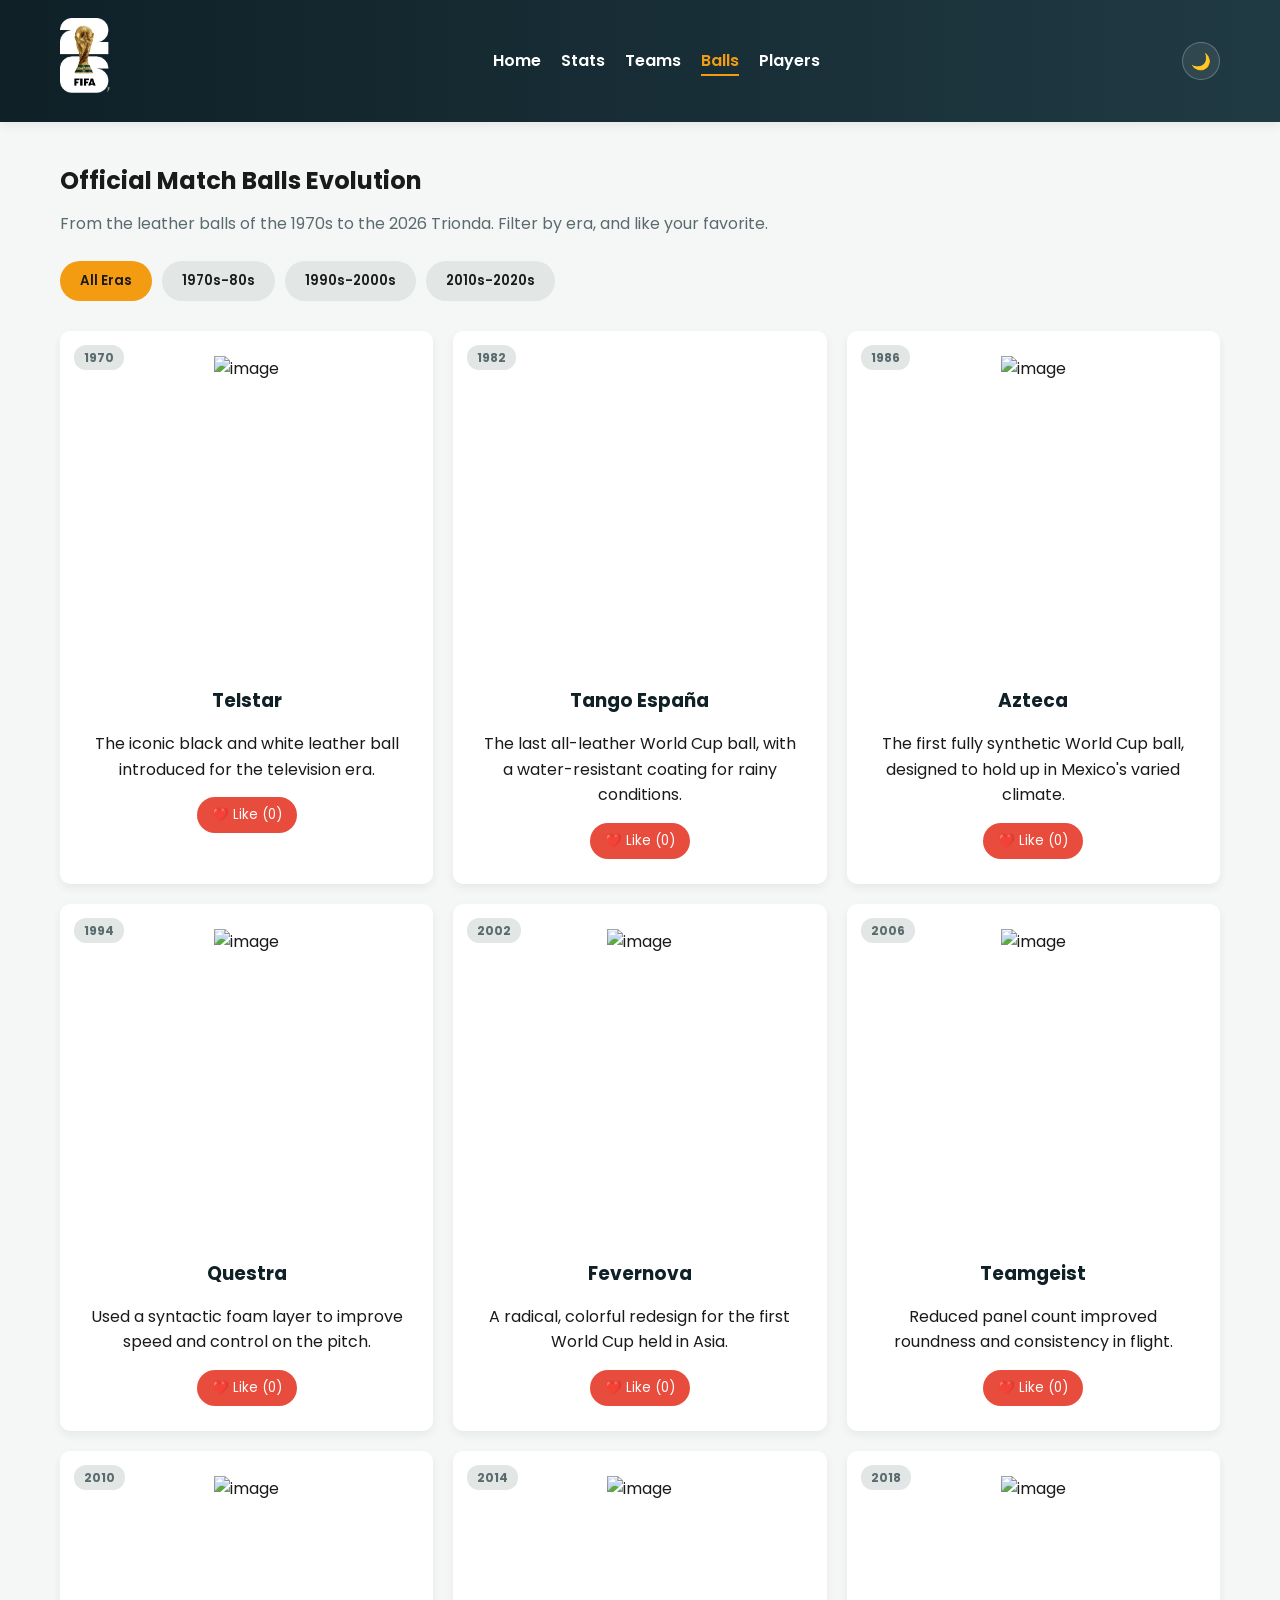
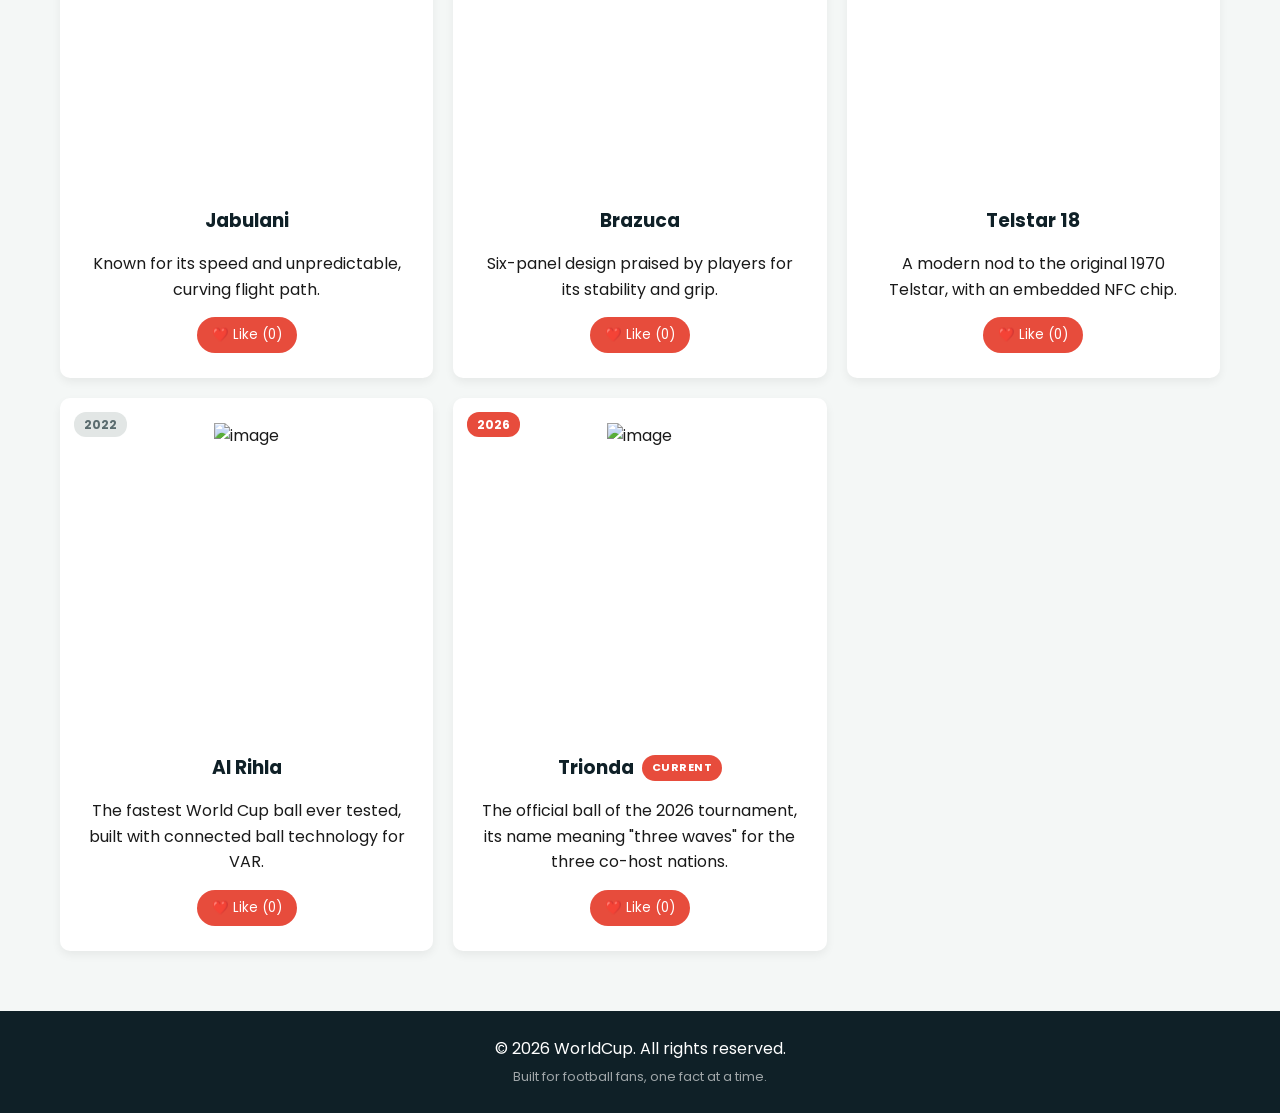
==== balls.html @ 5115d818 "First Commit" ====
<!DOCTYPE html>
<html lang="en">
<head>
    <meta charset="UTF-8">
    <meta name="viewport" content="width=device-width, initial-scale=1.0">
    <title>World Cup - Balls</title>
    <link rel="stylesheet" href="global.css">
    <link rel="stylesheet" href="balls.css">
</head>
<body>
    <header>
        <div class="nav-container">
           <div class="logo"><h1><img src="images/WC26_Logo.avif" alt=""></h1></div>
            <nav>
                <ul id="navMenu">
                    <li><a href="index.html">Home</a></li>
                    <li><a href="stats.html">Stats</a></li>
                    <li><a href="teams.html">Teams</a></li>
                    <li><a href="balls.html" class="active">Balls</a></li>
                    <li><a href="players.html">Players</a></li>
                </ul>
            </nav>
            <div class="nav-actions">
                <button id="themeToggle" class="theme-toggle" aria-label="Toggle dark mode">🌙</button>
                <button id="hamburger" class="hamburger" aria-label="Toggle menu" aria-expanded="false">
                    <span></span><span></span><span></span>
                </button>
            </div>
        </div>
    </header>

    <main class="container">
        <h2>Official Match Balls Evolution</h2>
        <p class="section-subtitle">From the leather balls of the 1970s to the 2026 Trionda. Filter by era, and like your favorite.</p>

        <div class="filter-buttons era-filters">
            <button class="era-btn active" data-era="all">All Eras</button>
            <button class="era-btn" data-era="1970s-80s">1970s-80s</button>
            <button class="era-btn" data-era="1990s-2000s">1990s-2000s</button>
            <button class="era-btn" data-era="2010s-2020s">2010s-2020s</button>
        </div>

        <div class="balls-grid">
            <div class="ball-card reveal" data-era="1970s-80s">
                <span class="era-tag">1970</span>
                <div class="ball-card-img">
                    <img src="https://encrypted-tbn0.gstatic.com/images?q=tbn:ANd9GcRXoTn5ArUquPKW-0Sdu0b_7-zsZBCfmin5XR0f71IQuA&s" alt="image">
                </div>
                <h3>Telstar</h3>
                <p>The iconic black and white leather ball introduced for the television era.</p>
                <button class="vote-btn" data-ball="telstar">❤️ Like (<span class="vote-count" id="telstar-votes">0</span>)</button>
            </div>
            <div class="ball-card reveal" data-era="1970s-80s">
                <span class="era-tag">1982</span>
                <div class="ball-card-img">
                    <img src="https://encrypted-tbn0.gstatic.com/images?q=tbn:ANd9GcTuC2UbF-RyP_htXZg5ZiguD2tH_X7pKfd3r3LtI4rIxA&s=10" alt="">
                </div>
                <h3>Tango España</h3>
                <p>The last all-leather World Cup ball, with a water-resistant coating for rainy conditions.</p>
                <button class="vote-btn" data-ball="tango">❤️ Like (<span class="vote-count" id="tango-votes">0</span>)</button>
            </div>
            <div class="ball-card reveal" data-era="1970s-80s">
                <span class="era-tag">1986</span>
                <div class="ball-card-img">
                    <img src="https://upload.wikimedia.org/wikipedia/commons/thumb/7/75/Exposici%C3%B3n_%E2%80%9C%C2%BFDe_qu%C3%A9_color_pinta_el_verde%3F_-_El_Colegio_Nacional_-_08.jpg/500px-Exposici%C3%B3n_%E2%80%9C%C2%BFDe_qu%C3%A9_color_pinta_el_verde%3F_-_El_Colegio_Nacional_-_08.jpg" alt="image">
                </div>
                <h3>Azteca</h3>
                <p>The first fully synthetic World Cup ball, designed to hold up in Mexico's varied climate.</p>
                <button class="vote-btn" data-ball="azteca">❤️ Like (<span class="vote-count" id="azteca-votes">0</span>)</button>
            </div>
            <div class="ball-card reveal" data-era="1990s-2000s">
                <span class="era-tag">1994</span>
                <div class="ball-card-img">
                    <img src="https://encrypted-tbn0.gstatic.com/images?q=tbn:ANd9GcQ4gmN93jjDFIgov01uEQpNW-XER0regXAfhvitR7l1rw&s=10" alt="image">
                </div>
                <h3>Questra</h3>
                <p>Used a syntactic foam layer to improve speed and control on the pitch.</p>
                <button class="vote-btn" data-ball="questra">❤️ Like (<span class="vote-count" id="questra-votes">0</span>)</button>
            </div>
            <div class="ball-card reveal" data-era="1990s-2000s">
                <span class="era-tag">2002</span>
                <div class="ball-card-img">
                    <img src="https://encrypted-tbn0.gstatic.com/images?q=tbn:ANd9GcTb04S4G6gKAmEmgk85BmMGFxyPK46NfUNklfwWBJyikg&s" alt="image">
                </div>
                <h3>Fevernova</h3>
                <p>A radical, colorful redesign for the first World Cup held in Asia.</p>
                <button class="vote-btn" data-ball="fevernova">❤️ Like (<span class="vote-count" id="fevernova-votes">0</span>)</button>
            </div>
            <div class="ball-card reveal" data-era="1990s-2000s">
                <span class="era-tag">2006</span>
                <div class="ball-card-img">
                    <img src="https://encrypted-tbn0.gstatic.com/images?q=tbn:ANd9GcSjhrEjDgzF8yfhB3r2coPDF00esKEgmpn8GSjoHiYmAw&s=10" alt="image">
                </div>
                <h3>Teamgeist</h3>
                <p>Reduced panel count improved roundness and consistency in flight.</p>
                <button class="vote-btn" data-ball="teamgeist">❤️ Like (<span class="vote-count" id="teamgeist-votes">0</span>)</button>
            </div>
            <div class="ball-card reveal" data-era="2010s-2020s">
                <span class="era-tag">2010</span>
                <div class="ball-card-img">
                    <img src="https://encrypted-tbn0.gstatic.com/images?q=tbn:ANd9GcRooHNiPgTcwo8BOmQ6cIPKQfpdGGvtmEUgQofOUwTJIw&s" alt="image">
                </div>
                <h3>Jabulani</h3>
                <p>Known for its speed and unpredictable, curving flight path.</p>
                <button class="vote-btn" data-ball="jabulani">❤️ Like (<span class="vote-count" id="jabulani-votes">0</span>)</button>
            </div>
            <div class="ball-card reveal" data-era="2010s-2020s">
                <span class="era-tag">2014</span>
                <div class="ball-card-img">
                    <img src="https://encrypted-tbn0.gstatic.com/images?q=tbn:ANd9GcSBQZ9mXdaZVvdVzQlE94tkze_1KN3RMt85v4t7TFRueA&s=10" alt="image">
                </div>
                <h3>Brazuca</h3>
                <p>Six-panel design praised by players for its stability and grip.</p>
                <button class="vote-btn" data-ball="brazuca">❤️ Like (<span class="vote-count" id="brazuca-votes">0</span>)</button>
            </div>
            <div class="ball-card reveal" data-era="2010s-2020s">
                <span class="era-tag">2018</span>
                <div class="ball-card-img">
                    <img src="https://encrypted-tbn0.gstatic.com/images?q=tbn:ANd9GcRy43rjlMugfmXw3RT2r69S8f6O3ZEAN8BsIrY2Q6hUsw&s" alt="image">
                </div>
                <h3>Telstar 18</h3>
                <p>A modern nod to the original 1970 Telstar, with an embedded NFC chip.</p>
                <button class="vote-btn" data-ball="telstar18">❤️ Like (<span class="vote-count" id="telstar18-votes">0</span>)</button>
            </div>
            <div class="ball-card reveal" data-era="2010s-2020s">
                <span class="era-tag">2022</span>
                <div class="ball-card-img">
                    <img src="https://encrypted-tbn0.gstatic.com/images?q=tbn:ANd9GcTO-YpTE4N6LYOKC0MKB6imx9W9MMqMBTHIWLlqN-RoKg&s" alt="image">
                </div>
                <h3>Al Rihla</h3>
                <p>The fastest World Cup ball ever tested, built with connected ball technology for VAR.</p>
                <button class="vote-btn" data-ball="alrihla">❤️ Like (<span class="vote-count" id="alrihla-votes">0</span>)</button>
            </div>
            <div class="ball-card reveal" data-era="2010s-2020s">
                <span class="era-tag live">2026</span>
                <div class="ball-card-img">
                    <img src="https://encrypted-tbn0.gstatic.com/images?q=tbn:ANd9GcQYdVfsjHfLr4QvxGECr9YmgpqObYRYmeRc-RjOIdmmeA&s" alt="image">
                </div>
                <h3>Trionda <span class="badge badge-live">Current</span></h3>
                <p>The official ball of the 2026 tournament, its name meaning "three waves" for the three co-host nations.</p>
                <button class="vote-btn" data-ball="trionda">❤️ Like (<span class="vote-count" id="trionda-votes">0</span>)</button>
            </div>
        </div>
    </main>

    <footer>
        <p>&copy; 2026 WorldCup. All rights reserved.</p>
        <p class="footer-tagline">Built for football fans, one fact at a time.</p>
    </footer>

   

    <script src="site.js"></script>
    <script src="balls.js"></script>
</body>
</html>
---- global.css ----
@import url('https://fonts.googleapis.com/css2?family=Poppins:wght@300;400;600;700&display=swap');

:root {
    --primary-color: #0f2027;
    --secondary-color: #203a43;
    --accent-color: #8a2387;
    --gold-color: #f39c12;
    --light-color: #f4f7f6;
    --dark-color: #1a1a1a;
    --card-bg: #ffffff;
    --text-muted: #5a6b6e;
    --live-color: #e74c3c;
    --success-color: #27ae60;
    --border-color: #e2e6e5;
    --shadow-sm: 0 4px 10px rgba(0,0,0,0.06);
    --shadow-md: 0 10px 25px rgba(0,0,0,0.14);
    --transition-fast: 0.2s ease;
    --transition-med: 0.35s ease;
}

/* Dark mode overrides, toggled by adding data-theme="dark" to <html> */
[data-theme="dark"] {
    --light-color: #10181b;
    --card-bg: #182226;
    --dark-color: #edf2f1;
    --text-muted: #9fb3b6;
    --border-color: #263338;
    --shadow-sm: 0 4px 10px rgba(0,0,0,0.4);
    --shadow-md: 0 10px 25px rgba(0,0,0,0.55);
}

* {
    margin: 0;
    padding: 0;
    box-sizing: border-box;
    font-family: 'Poppins', sans-serif;
}

html {
    scroll-behavior: smooth;
}

body {
    background-color: var(--light-color);
    color: var(--dark-color);
    line-height: 1.6;
    opacity: 0;
    transition: background-color var(--transition-med), color var(--transition-med), opacity 0.5s ease;
}

body.loaded {
    opacity: 1;
}

/* ---------- Header & Navigation ---------- */
header {
    background: linear-gradient(to right, var(--primary-color), var(--secondary-color));
    color: #fff;
    padding: 18px 0;
    position: sticky;
    top: 0;
    z-index: 1000;
    box-shadow: var(--shadow-sm);
}

.nav-container {
    display: flex;
    justify-content: space-between;
    align-items: center;
    max-width: 1200px;
    margin: 0 auto;
    padding: 0 20px;
}

.logo h1 {
    font-size: 24px;
}

.logo span {
    color: var(--gold-color);
}

nav ul {
    display: flex;
    list-style: none;
}

nav ul li {
    margin-left: 20px;
}

nav ul li a {
    position: relative;
    color: #fff;
    text-decoration: none;
    font-weight: 600;
    padding-bottom: 4px;
}

nav ul li a::after {
    content: "";
    position: absolute;
    left: 0;
    bottom: 0;
    width: 0;
    height: 2px;
    background: var(--gold-color);
    transition: width var(--transition-fast);
}

nav ul li a:hover, nav ul li a.active {
    color: var(--gold-color);
}

nav ul li a:hover::after, nav ul li a.active::after {
    width: 100%;
}

.nav-actions {
    display: flex;
    align-items: center;
    gap: 12px;
}

.theme-toggle {
    background: rgba(255,255,255,0.08);
    border: 1px solid rgba(255,255,255,0.25);
    color: #fff;
    font-size: 16px;
    width: 38px;
    height: 38px;
    border-radius: 50%;
    cursor: pointer;
    transition: transform var(--transition-fast), background var(--transition-fast);
}

.theme-toggle:hover {
    transform: rotate(20deg) scale(1.08);
    background: rgba(255,255,255,0.18);
}

/* Hamburger, hidden on desktop */
.hamburger {
    display: none;
    flex-direction: column;
    justify-content: space-between;
    width: 26px;
    height: 18px;
    background: none;
    border: none;
    cursor: pointer;
    padding: 0;
}

.hamburger span {
    display: block;
    height: 2px;
    width: 100%;
    background: #fff;
    border-radius: 2px;
    transition: transform var(--transition-fast), opacity var(--transition-fast);
}

.hamburger.active span:nth-child(1) { transform: translateY(8px) rotate(45deg); }
.hamburger.active span:nth-child(2) { opacity: 0; }
.hamburger.active span:nth-child(3) { transform: translateY(-8px) rotate(-45deg); }

@media (max-width: 768px) {
    .hamburger { display: flex; }

    nav ul#navMenu {
        position: fixed;
        top: 68px;
        right: -100%;
        flex-direction: column;
        background: var(--secondary-color);
        width: 220px;
        padding: 20px;
        gap: 4px;
        border-radius: 0 0 0 12px;
        box-shadow: var(--shadow-md);
        transition: right var(--transition-med);
    }

    nav ul#navMenu.open {
        right: 0;
    }

    nav ul#navMenu li {
        margin: 10px 0;
    }
}

/* ---------- Shared layout ---------- */
.container {
    max-width: 1200px;
    margin: 40px auto;
    padding: 0 20px;
}

.container h2 {
    margin-bottom: 10px;
}

.section-subtitle {
    color: var(--text-muted);
    margin-bottom: 25px;
}

footer {
    background-color: var(--primary-color);
    color: #fff;
    text-align: center;
    padding: 25px 0;
    margin-top: 60px;
}

footer .footer-tagline {
    color: rgba(255,255,255,0.6);
    font-size: 13px;
    margin-top: 6px;
}

/* ---------- Reusable components ---------- */
.badge {
    display: inline-block;
    font-size: 11px;
    font-weight: 700;
    letter-spacing: 0.5px;
    padding: 4px 10px;
    border-radius: 20px;
    text-transform: uppercase;
}

.badge-live {
    background: var(--live-color);
    color: #fff;
    animation: pulseGlow 1.8s infinite;
}

.badge-gold {
    background: var(--gold-color);
    color: #1a1a1a;
}

@keyframes pulseGlow {
    0%, 100% { box-shadow: 0 0 0 0 rgba(231, 76, 60, 0.5); }
    50% { box-shadow: 0 0 0 6px rgba(231, 76, 60, 0); }
}

/* Scroll-reveal animation, driven by site.js */
.reveal {
    opacity: 0;
    transform: translateY(24px);
    transition: opacity 0.6s ease, transform 0.6s ease;
}

.reveal.visible {
    opacity: 1;
    transform: translateY(0);
}

/* Back to top button */
.back-to-top {
    position: fixed;
    bottom: 25px;
    right: 25px;
    width: 46px;
    height: 46px;
    border-radius: 50%;
    background: var(--gold-color);
    color: #1a1a1a;
    border: none;
    font-size: 20px;
    cursor: pointer;
    box-shadow: var(--shadow-md);
    opacity: 0;
    visibility: hidden;
    transform: translateY(10px);
    transition: opacity var(--transition-fast), transform var(--transition-fast), visibility var(--transition-fast);
    z-index: 999;
}

.back-to-top.show {
    opacity: 1;
    visibility: visible;
    transform: translateY(0);
}

.back-to-top:hover {
    background: var(--primary-color);
    color: #fff;
}
---- balls.css ----
@import url('https://fonts.googleapis.com/css2?family=Poppins:wght@300;400;600;700&display=swap');

:root {
    --primary-color: #0f2027;
    --secondary-color: #203a43;
    --accent-color: #8a2387;
    --gold-color: #f39c12;
    --light-color: #f4f7f6;
    --dark-color: #1a1a1a;
    --card-bg: #ffffff;
    --text-muted: #5a6b6e;
    --live-color: #e74c3c;
    --success-color: #27ae60;
    --border-color: #e2e6e5;
    --shadow-sm: 0 4px 10px rgba(0,0,0,0.06);
    --shadow-md: 0 10px 25px rgba(0,0,0,0.14);
    --transition-fast: 0.2s ease;
    --transition-med: 0.35s ease;
}

.filter-buttons.era-filters {
    display: flex;
    flex-wrap: wrap;
    gap: 10px;
    margin-bottom: 30px;
}

.era-btn {
    padding: 10px 20px;
    border: none;
    background: var(--border-color);
    color: var(--dark-color);
    cursor: pointer;
    border-radius: 20px;
    font-weight: 600;
    /* transition: background var(--transition-fast), color var(--transition-fast), transform var(--transition-fast); */
}

.era-btn:hover {
    transform: translateY(-2px);
}

.era-btn.active {
    background-color: var(--gold-color);
    color: var(--dark-color);
}

.balls-grid {
    display: grid;
    grid-template-columns: repeat(auto-fit, minmax(280px, 1fr));
    gap: 20px;
}

.ball-card {
    
    position: relative;
    background: var(--card-bg);
    padding: 25px;
    border-radius: 10px;
    box-shadow: var(--shadow-sm);
    text-align: center;
    transition: transform var(--transition-fast), box-shadow var(--transition-fast);
}

.ball-card-img{
    overflow:hidden;
    display: flex;
    justify-content: center;
    margin-bottom: 30px;
    border-radius: 1rem;
}
.ball-card-img img {
    height: 300px;

}

.ball-card:hover {
    transform: translateY(-6px) scale(1.02);
    box-shadow: var(--shadow-md);
}

.era-tag {
    position: absolute;
    top: 14px;
    left: 14px;
    background: var(--border-color);
    color: var(--text-muted);
    font-size: 12px;
    font-weight: 700;
    padding: 3px 10px;
    border-radius: 12px;
}

.era-tag.live {
    background: var(--live-color);
    color: #fff;
}

.ball-card h3 {
    margin-bottom: 15px;
    color: var(--primary-color);
    display: flex;
    align-items: center;
    justify-content: center;
    gap: 8px;
    flex-wrap: wrap;
}

[data-theme="dark"] .ball-card h3 {
    color: var(--gold-color);
}

.vote-btn {
    background-color: #e74c3c;
    color: white;
    border: none;
    padding: 8px 15px;
    border-radius: 20px;
    cursor: pointer;
    margin-top: 15px;
    transition: background-color var(--transition-fast), transform var(--transition-fast);
}

.vote-btn:hover {
    background-color: #c0392b;
}

.vote-btn.pulse {
    animation: votePulse 0.3s ease;
}

@keyframes votePulse {
    0% { transform: scale(1); }
    50% { transform: scale(1.15); }
    100% { transform: scale(1); }
}
h1{
    color: gold;
}
h1 img{
    width: 50px;
    height: auto;
    border-radius: 6px;
}
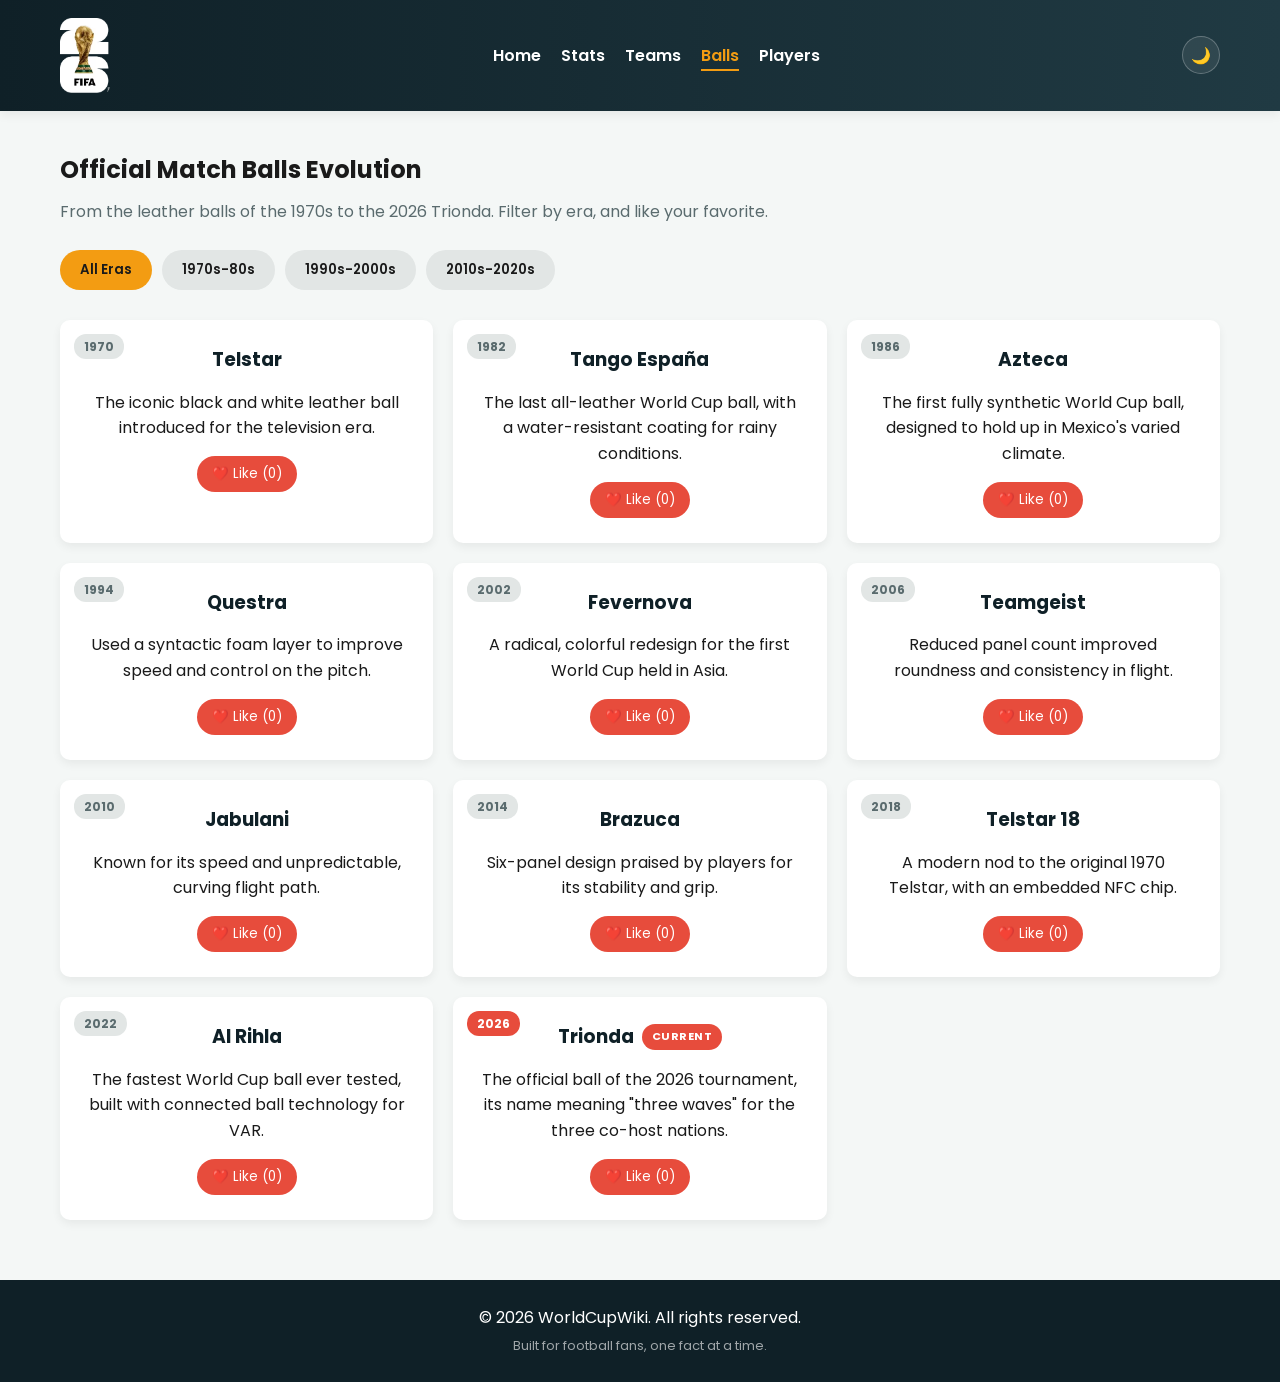
==== commit ae3b7e20: "Upload World Cup 2026 project files" ====
--- a/balls.html
+++ b/balls.html
@@ -4,13 +4,19 @@
     <meta charset="UTF-8">
     <meta name="viewport" content="width=device-width, initial-scale=1.0">
     <title>World Cup - Balls</title>
-    <link rel="stylesheet" href="global.css">
-    <link rel="stylesheet" href="balls.css">
+    <link rel="stylesheet" href="css/global.css">
+    <link rel="stylesheet" href="css/balls.css">
 </head>
 <body>
     <header>
         <div class="nav-container">
-           <div class="logo"><h1><img src="images/WC26_Logo.avif" alt=""></h1></div>
+            
+            <div class="logo">
+                <h1>
+                    <img src="images/WC26_Logo.avif"
+                         alt="FIFA World Cup 2026 Logo">
+                </h1>
+            </div>
             <nav>
                 <ul id="navMenu">
                     <li><a href="index.html">Home</a></li>
@@ -43,99 +49,66 @@
         <div class="balls-grid">
             <div class="ball-card reveal" data-era="1970s-80s">
                 <span class="era-tag">1970</span>
-                <div class="ball-card-img">
-                    <img src="https://encrypted-tbn0.gstatic.com/images?q=tbn:ANd9GcRXoTn5ArUquPKW-0Sdu0b_7-zsZBCfmin5XR0f71IQuA&s" alt="image">
-                </div>
                 <h3>Telstar</h3>
                 <p>The iconic black and white leather ball introduced for the television era.</p>
                 <button class="vote-btn" data-ball="telstar">❤️ Like (<span class="vote-count" id="telstar-votes">0</span>)</button>
             </div>
             <div class="ball-card reveal" data-era="1970s-80s">
                 <span class="era-tag">1982</span>
-                <div class="ball-card-img">
-                    <img src="https://encrypted-tbn0.gstatic.com/images?q=tbn:ANd9GcTuC2UbF-RyP_htXZg5ZiguD2tH_X7pKfd3r3LtI4rIxA&s=10" alt="">
-                </div>
                 <h3>Tango España</h3>
                 <p>The last all-leather World Cup ball, with a water-resistant coating for rainy conditions.</p>
                 <button class="vote-btn" data-ball="tango">❤️ Like (<span class="vote-count" id="tango-votes">0</span>)</button>
             </div>
             <div class="ball-card reveal" data-era="1970s-80s">
                 <span class="era-tag">1986</span>
-                <div class="ball-card-img">
-                    <img src="https://upload.wikimedia.org/wikipedia/commons/thumb/7/75/Exposici%C3%B3n_%E2%80%9C%C2%BFDe_qu%C3%A9_color_pinta_el_verde%3F_-_El_Colegio_Nacional_-_08.jpg/500px-Exposici%C3%B3n_%E2%80%9C%C2%BFDe_qu%C3%A9_color_pinta_el_verde%3F_-_El_Colegio_Nacional_-_08.jpg" alt="image">
-                </div>
                 <h3>Azteca</h3>
                 <p>The first fully synthetic World Cup ball, designed to hold up in Mexico's varied climate.</p>
                 <button class="vote-btn" data-ball="azteca">❤️ Like (<span class="vote-count" id="azteca-votes">0</span>)</button>
             </div>
             <div class="ball-card reveal" data-era="1990s-2000s">
                 <span class="era-tag">1994</span>
-                <div class="ball-card-img">
-                    <img src="https://encrypted-tbn0.gstatic.com/images?q=tbn:ANd9GcQ4gmN93jjDFIgov01uEQpNW-XER0regXAfhvitR7l1rw&s=10" alt="image">
-                </div>
                 <h3>Questra</h3>
                 <p>Used a syntactic foam layer to improve speed and control on the pitch.</p>
                 <button class="vote-btn" data-ball="questra">❤️ Like (<span class="vote-count" id="questra-votes">0</span>)</button>
             </div>
             <div class="ball-card reveal" data-era="1990s-2000s">
                 <span class="era-tag">2002</span>
-                <div class="ball-card-img">
-                    <img src="https://encrypted-tbn0.gstatic.com/images?q=tbn:ANd9GcTb04S4G6gKAmEmgk85BmMGFxyPK46NfUNklfwWBJyikg&s" alt="image">
-                </div>
                 <h3>Fevernova</h3>
                 <p>A radical, colorful redesign for the first World Cup held in Asia.</p>
                 <button class="vote-btn" data-ball="fevernova">❤️ Like (<span class="vote-count" id="fevernova-votes">0</span>)</button>
             </div>
             <div class="ball-card reveal" data-era="1990s-2000s">
                 <span class="era-tag">2006</span>
-                <div class="ball-card-img">
-                    <img src="https://encrypted-tbn0.gstatic.com/images?q=tbn:ANd9GcSjhrEjDgzF8yfhB3r2coPDF00esKEgmpn8GSjoHiYmAw&s=10" alt="image">
-                </div>
                 <h3>Teamgeist</h3>
                 <p>Reduced panel count improved roundness and consistency in flight.</p>
                 <button class="vote-btn" data-ball="teamgeist">❤️ Like (<span class="vote-count" id="teamgeist-votes">0</span>)</button>
             </div>
             <div class="ball-card reveal" data-era="2010s-2020s">
                 <span class="era-tag">2010</span>
-                <div class="ball-card-img">
-                    <img src="https://encrypted-tbn0.gstatic.com/images?q=tbn:ANd9GcRooHNiPgTcwo8BOmQ6cIPKQfpdGGvtmEUgQofOUwTJIw&s" alt="image">
-                </div>
                 <h3>Jabulani</h3>
                 <p>Known for its speed and unpredictable, curving flight path.</p>
                 <button class="vote-btn" data-ball="jabulani">❤️ Like (<span class="vote-count" id="jabulani-votes">0</span>)</button>
             </div>
             <div class="ball-card reveal" data-era="2010s-2020s">
                 <span class="era-tag">2014</span>
-                <div class="ball-card-img">
-                    <img src="https://encrypted-tbn0.gstatic.com/images?q=tbn:ANd9GcSBQZ9mXdaZVvdVzQlE94tkze_1KN3RMt85v4t7TFRueA&s=10" alt="image">
-                </div>
                 <h3>Brazuca</h3>
                 <p>Six-panel design praised by players for its stability and grip.</p>
                 <button class="vote-btn" data-ball="brazuca">❤️ Like (<span class="vote-count" id="brazuca-votes">0</span>)</button>
             </div>
             <div class="ball-card reveal" data-era="2010s-2020s">
                 <span class="era-tag">2018</span>
-                <div class="ball-card-img">
-                    <img src="https://encrypted-tbn0.gstatic.com/images?q=tbn:ANd9GcRy43rjlMugfmXw3RT2r69S8f6O3ZEAN8BsIrY2Q6hUsw&s" alt="image">
-                </div>
                 <h3>Telstar 18</h3>
                 <p>A modern nod to the original 1970 Telstar, with an embedded NFC chip.</p>
                 <button class="vote-btn" data-ball="telstar18">❤️ Like (<span class="vote-count" id="telstar18-votes">0</span>)</button>
             </div>
             <div class="ball-card reveal" data-era="2010s-2020s">
                 <span class="era-tag">2022</span>
-                <div class="ball-card-img">
-                    <img src="https://encrypted-tbn0.gstatic.com/images?q=tbn:ANd9GcTO-YpTE4N6LYOKC0MKB6imx9W9MMqMBTHIWLlqN-RoKg&s" alt="image">
-                </div>
                 <h3>Al Rihla</h3>
                 <p>The fastest World Cup ball ever tested, built with connected ball technology for VAR.</p>
                 <button class="vote-btn" data-ball="alrihla">❤️ Like (<span class="vote-count" id="alrihla-votes">0</span>)</button>
             </div>
             <div class="ball-card reveal" data-era="2010s-2020s">
                 <span class="era-tag live">2026</span>
-                <div class="ball-card-img">
-                    <img src="https://encrypted-tbn0.gstatic.com/images?q=tbn:ANd9GcQYdVfsjHfLr4QvxGECr9YmgpqObYRYmeRc-RjOIdmmeA&s" alt="image">
-                </div>
                 <h3>Trionda <span class="badge badge-live">Current</span></h3>
                 <p>The official ball of the 2026 tournament, its name meaning "three waves" for the three co-host nations.</p>
                 <button class="vote-btn" data-ball="trionda">❤️ Like (<span class="vote-count" id="trionda-votes">0</span>)</button>
@@ -144,13 +117,13 @@
     </main>
 
     <footer>
-        <p>&copy; 2026 WorldCup. All rights reserved.</p>
+        <p>&copy; 2026 WorldCupWiki. All rights reserved.</p>
         <p class="footer-tagline">Built for football fans, one fact at a time.</p>
     </footer>
 
-   
+    <button id="backToTop" class="back-to-top" aria-label="Back to top">↑</button>
 
-    <script src="site.js"></script>
-    <script src="balls.js"></script>
+    <script src="js/site.js"></script>
+    <script src="js/balls.js"></script>
 </body>
 </html>
--- a/css/global.css
+++ b/css/global.css
@@ -0,0 +1,294 @@
+@import url('https://fonts.googleapis.com/css2?family=Poppins:wght@300;400;600;700&display=swap');
+
+:root {
+    --primary-color: #0f2027;
+    --secondary-color: #203a43;
+    --accent-color: #8a2387;
+    --gold-color: #f39c12;
+    --light-color: #f4f7f6;
+    --dark-color: #1a1a1a;
+    --card-bg: #ffffff;
+    --text-muted: #5a6b6e;
+    --live-color: #e74c3c;
+    --success-color: #27ae60;
+    --border-color: #e2e6e5;
+    --shadow-sm: 0 4px 10px rgba(0,0,0,0.06);
+    --shadow-md: 0 10px 25px rgba(0,0,0,0.14);
+    --transition-fast: 0.2s ease;
+    --transition-med: 0.35s ease;
+}
+
+/* Dark mode overrides, toggled by adding data-theme="dark" to <html> */
+[data-theme="dark"] {
+    --light-color: #10181b;
+    --card-bg: #182226;
+    --dark-color: #edf2f1;
+    --text-muted: #9fb3b6;
+    --border-color: #263338;
+    --shadow-sm: 0 4px 10px rgba(0,0,0,0.4);
+    --shadow-md: 0 10px 25px rgba(0,0,0,0.55);
+}
+
+* {
+    margin: 0;
+    padding: 0;
+    box-sizing: border-box;
+    font-family: 'Poppins', sans-serif;
+}
+
+html {
+    scroll-behavior: smooth;
+}
+
+body {
+    background-color: var(--light-color);
+    color: var(--dark-color);
+    line-height: 1.6;
+    opacity: 0;
+    transition: background-color var(--transition-med), color var(--transition-med), opacity 0.5s ease;
+}
+
+body.loaded {
+    opacity: 1;
+}
+
+/* ---------- Header & Navigation ---------- */
+header {
+    background: linear-gradient(to right, var(--primary-color), var(--secondary-color));
+    color: #fff;
+    padding: 18px 0;
+    position: sticky;
+    top: 0;
+    z-index: 1000;
+    box-shadow: var(--shadow-sm);
+}
+
+.nav-container {
+    display: flex;
+    justify-content: space-between;
+    align-items: center;
+    max-width: 1200px;
+    margin: 0 auto;
+    padding: 0 20px;
+}
+
+.logo h1 {
+    font-size: 24px;
+}
+
+.logo span {
+    color: var(--gold-color);
+}
+
+nav ul {
+    display: flex;
+    list-style: none;
+}
+
+nav ul li {
+    margin-left: 20px;
+}
+
+nav ul li a {
+    position: relative;
+    color: #fff;
+    text-decoration: none;
+    font-weight: 600;
+    padding-bottom: 4px;
+}
+
+nav ul li a::after {
+    content: "";
+    position: absolute;
+    left: 0;
+    bottom: 0;
+    width: 0;
+    height: 2px;
+    background: var(--gold-color);
+    transition: width var(--transition-fast);
+}
+
+nav ul li a:hover, nav ul li a.active {
+    color: var(--gold-color);
+}
+
+nav ul li a:hover::after, nav ul li a.active::after {
+    width: 100%;
+}
+
+.nav-actions {
+    display: flex;
+    align-items: center;
+    gap: 12px;
+}
+
+.theme-toggle {
+    background: rgba(255,255,255,0.08);
+    border: 1px solid rgba(255,255,255,0.25);
+    color: #fff;
+    font-size: 16px;
+    width: 38px;
+    height: 38px;
+    border-radius: 50%;
+    cursor: pointer;
+    transition: transform var(--transition-fast), background var(--transition-fast);
+}
+
+.theme-toggle:hover {
+    transform: rotate(20deg) scale(1.08);
+    background: rgba(255,255,255,0.18);
+}
+
+/* Hamburger, hidden on desktop */
+.hamburger {
+    display: none;
+    flex-direction: column;
+    justify-content: space-between;
+    width: 26px;
+    height: 18px;
+    background: none;
+    border: none;
+    cursor: pointer;
+    padding: 0;
+}
+
+.hamburger span {
+    display: block;
+    height: 2px;
+    width: 100%;
+    background: #fff;
+    border-radius: 2px;
+    transition: transform var(--transition-fast), opacity var(--transition-fast);
+}
+
+.hamburger.active span:nth-child(1) { transform: translateY(8px) rotate(45deg); }
+.hamburger.active span:nth-child(2) { opacity: 0; }
+.hamburger.active span:nth-child(3) { transform: translateY(-8px) rotate(-45deg); }
+
+@media (max-width: 768px) {
+    .hamburger { display: flex; }
+
+    nav ul#navMenu {
+        position: fixed;
+        top: 68px;
+        right: -100%;
+        flex-direction: column;
+        background: var(--secondary-color);
+        width: 220px;
+        padding: 20px;
+        gap: 4px;
+        border-radius: 0 0 0 12px;
+        box-shadow: var(--shadow-md);
+        transition: right var(--transition-med);
+    }
+
+    nav ul#navMenu.open {
+        right: 0;
+    }
+
+    nav ul#navMenu li {
+        margin: 10px 0;
+    }
+}
+
+/* ---------- Shared layout ---------- */
+.container {
+    max-width: 1200px;
+    margin: 40px auto;
+    padding: 0 20px;
+}
+
+.container h2 {
+    margin-bottom: 10px;
+}
+
+.section-subtitle {
+    color: var(--text-muted);
+    margin-bottom: 25px;
+}
+
+footer {
+    background-color: var(--primary-color);
+    color: #fff;
+    text-align: center;
+    padding: 25px 0;
+    margin-top: 60px;
+}
+
+footer .footer-tagline {
+    color: rgba(255,255,255,0.6);
+    font-size: 13px;
+    margin-top: 6px;
+}
+
+/* ---------- Reusable components ---------- */
+.badge {
+    display: inline-block;
+    font-size: 11px;
+    font-weight: 700;
+    letter-spacing: 0.5px;
+    padding: 4px 10px;
+    border-radius: 20px;
+    text-transform: uppercase;
+}
+
+.badge-live {
+    background: var(--live-color);
+    color: #fff;
+    animation: pulseGlow 1.8s infinite;
+}
+
+.badge-gold {
+    background: var(--gold-color);
+    color: #1a1a1a;
+}
+
+@keyframes pulseGlow {
+    0%, 100% { box-shadow: 0 0 0 0 rgba(231, 76, 60, 0.5); }
+    50% { box-shadow: 0 0 0 6px rgba(231, 76, 60, 0); }
+}
+
+/* Scroll-reveal animation, driven by site.js */
+.reveal {
+    opacity: 0;
+    transform: translateY(24px);
+    transition: opacity 0.6s ease, transform 0.6s ease;
+}
+
+.reveal.visible {
+    opacity: 1;
+    transform: translateY(0);
+}
+
+/* Back to top button */
+.back-to-top {
+    position: fixed;
+    bottom: 25px;
+    right: 25px;
+    width: 46px;
+    height: 46px;
+    border-radius: 50%;
+    background: var(--gold-color);
+    color: #1a1a1a;
+    border: none;
+    font-size: 20px;
+    cursor: pointer;
+    box-shadow: var(--shadow-md);
+    opacity: 0;
+    visibility: hidden;
+    transform: translateY(10px);
+    transition: opacity var(--transition-fast), transform var(--transition-fast), visibility var(--transition-fast);
+    z-index: 999;
+}
+
+.back-to-top.show {
+    opacity: 1;
+    visibility: visible;
+    transform: translateY(0);
+}
+
+.back-to-top:hover {
+    background: var(--primary-color);
+    color: #fff;
+}
+
--- a/css/balls.css
+++ b/css/balls.css
@@ -0,0 +1,135 @@
+
+.logo h1 {
+    font-size: 24px;
+    margin: 0;
+}
+
+.logo h1 img {
+    display: block;
+    width: 50px;
+    height: auto;
+    margin: 0;
+    border: none;
+    border-radius: 6px;
+}
+
+/* كود انقلاب اللوجو أفقياً من اليمين لليسار */
+.logo img {
+    animation: flipHorizontally 3s ease-in-out infinite;
+    /* هذا السطر يضمن أن اللوجو يظل في منتصف مكانه أثناء الانقلاب */
+    transform-origin: center; 
+}
+
+@keyframes flipHorizontally {
+    0%, 100% {
+        /* الوضع الطبيعي (البدء والنهاية) */
+        transform: scaleX(1);
+    }
+    50% {
+        /* الانقلاب الكامل عند منتصف المدة */
+        transform: scaleX(-1);
+    }
+}
+.filter-buttons.era-filters {
+    display: flex;
+    flex-wrap: wrap;
+    gap: 10px;
+    margin-bottom: 30px;
+}
+
+.era-btn {
+    padding: 10px 20px;
+    border: none;
+    background: var(--border-color);
+    color: var(--dark-color);
+    cursor: pointer;
+    border-radius: 20px;
+    font-weight: 600;
+    transition: background var(--transition-fast), color var(--transition-fast), transform var(--transition-fast);
+}
+
+.era-btn:hover {
+    transform: translateY(-2px);
+}
+
+.era-btn.active {
+    background-color: var(--gold-color);
+    color: #1a1a1a;
+}
+
+.balls-grid {
+    display: grid;
+    grid-template-columns: repeat(auto-fit, minmax(280px, 1fr));
+    gap: 20px;
+}
+
+.ball-card {
+    position: relative;
+    background: var(--card-bg);
+    padding: 25px;
+    border-radius: 10px;
+    box-shadow: var(--shadow-sm);
+    text-align: center;
+    transition: transform var(--transition-fast), box-shadow var(--transition-fast);
+}
+
+.ball-card:hover {
+    transform: translateY(-6px) scale(1.02);
+    box-shadow: var(--shadow-md);
+}
+
+.era-tag {
+    position: absolute;
+    top: 14px;
+    left: 14px;
+    background: var(--border-color);
+    color: var(--text-muted);
+    font-size: 12px;
+    font-weight: 700;
+    padding: 3px 10px;
+    border-radius: 12px;
+}
+
+.era-tag.live {
+    background: var(--live-color);
+    color: #fff;
+}
+
+.ball-card h3 {
+    margin-bottom: 15px;
+    color: var(--primary-color);
+    display: flex;
+    align-items: center;
+    justify-content: center;
+    gap: 8px;
+    flex-wrap: wrap;
+}
+
+[data-theme="dark"] .ball-card h3 {
+    color: var(--gold-color);
+}
+
+.vote-btn {
+    background-color: #e74c3c;
+    color: white;
+    border: none;
+    padding: 8px 15px;
+    border-radius: 20px;
+    cursor: pointer;
+    margin-top: 15px;
+    transition: background-color var(--transition-fast), transform var(--transition-fast);
+}
+
+.vote-btn:hover {
+    background-color: #c0392b;
+}
+
+.vote-btn.pulse {
+    animation: votePulse 0.3s ease;
+}
+
+@keyframes votePulse {
+    0% { transform: scale(1); }
+    50% { transform: scale(1.15); }
+    100% { transform: scale(1); }
+}
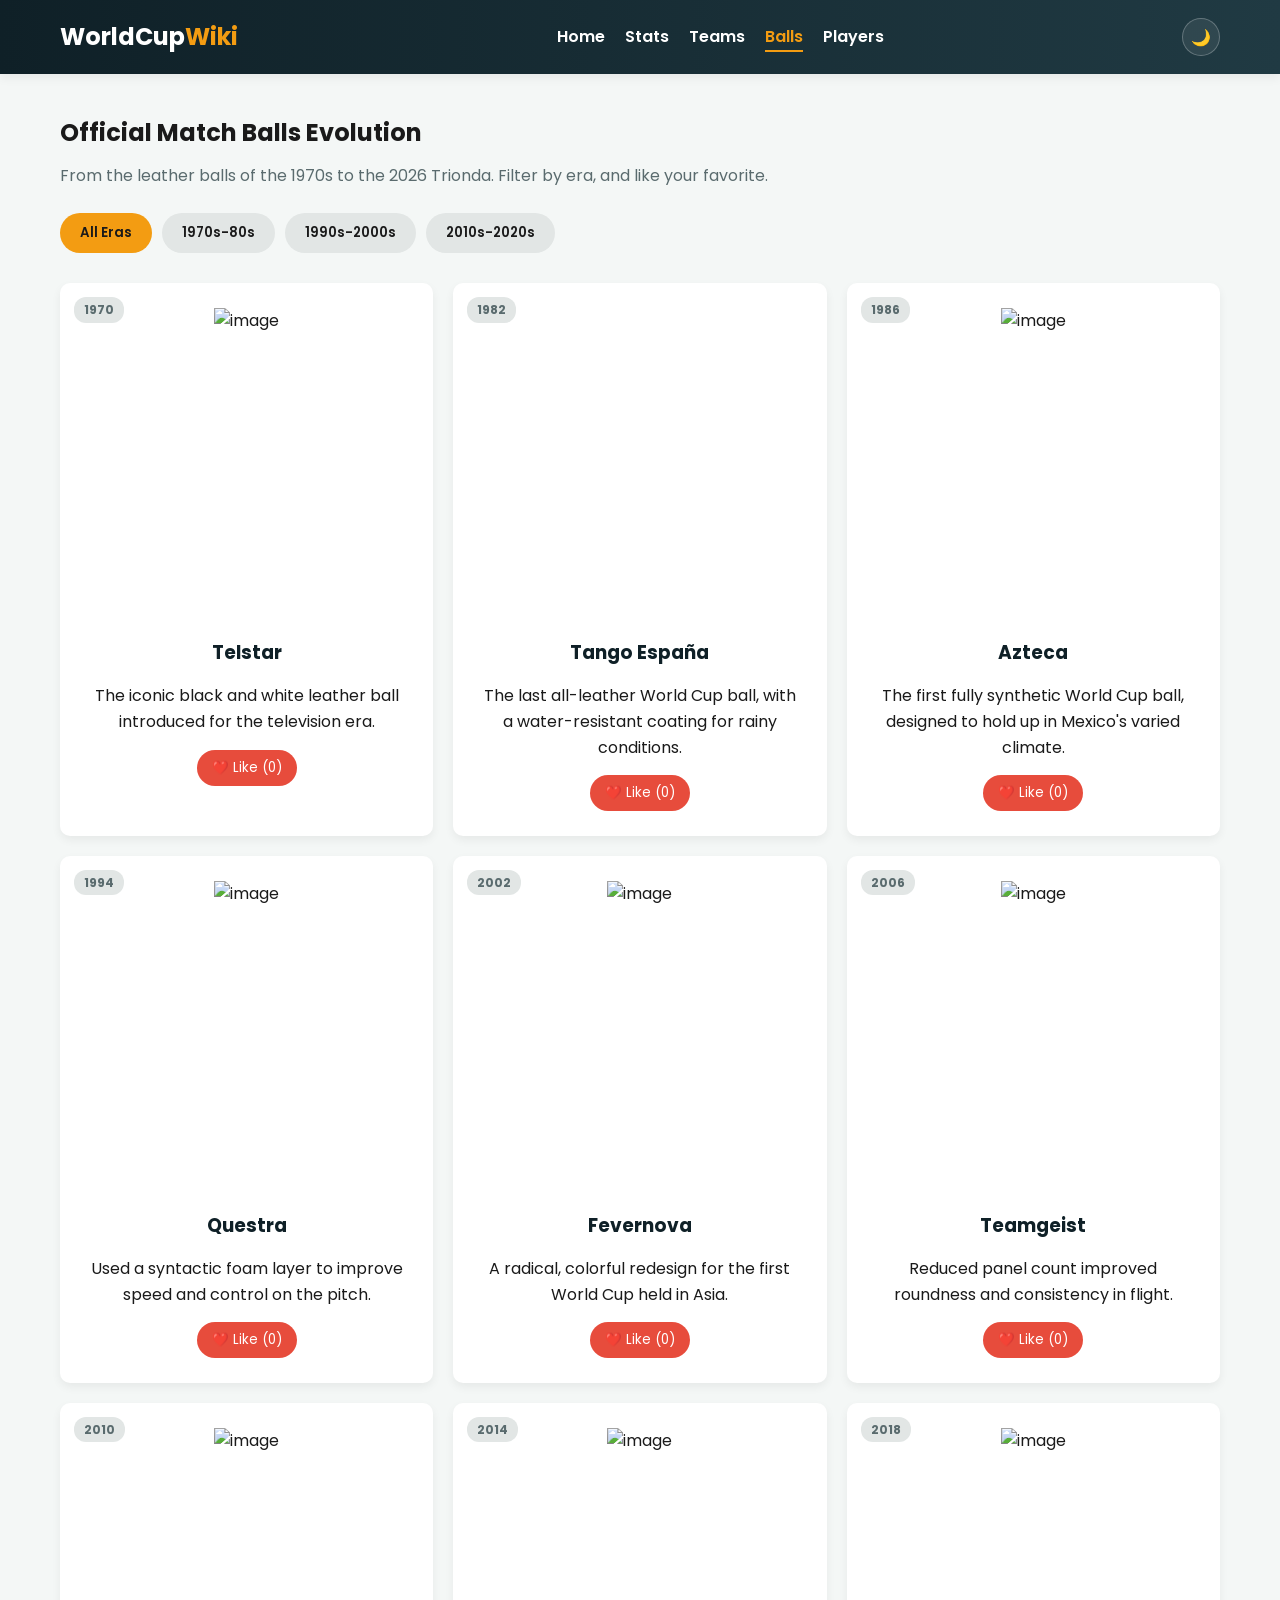
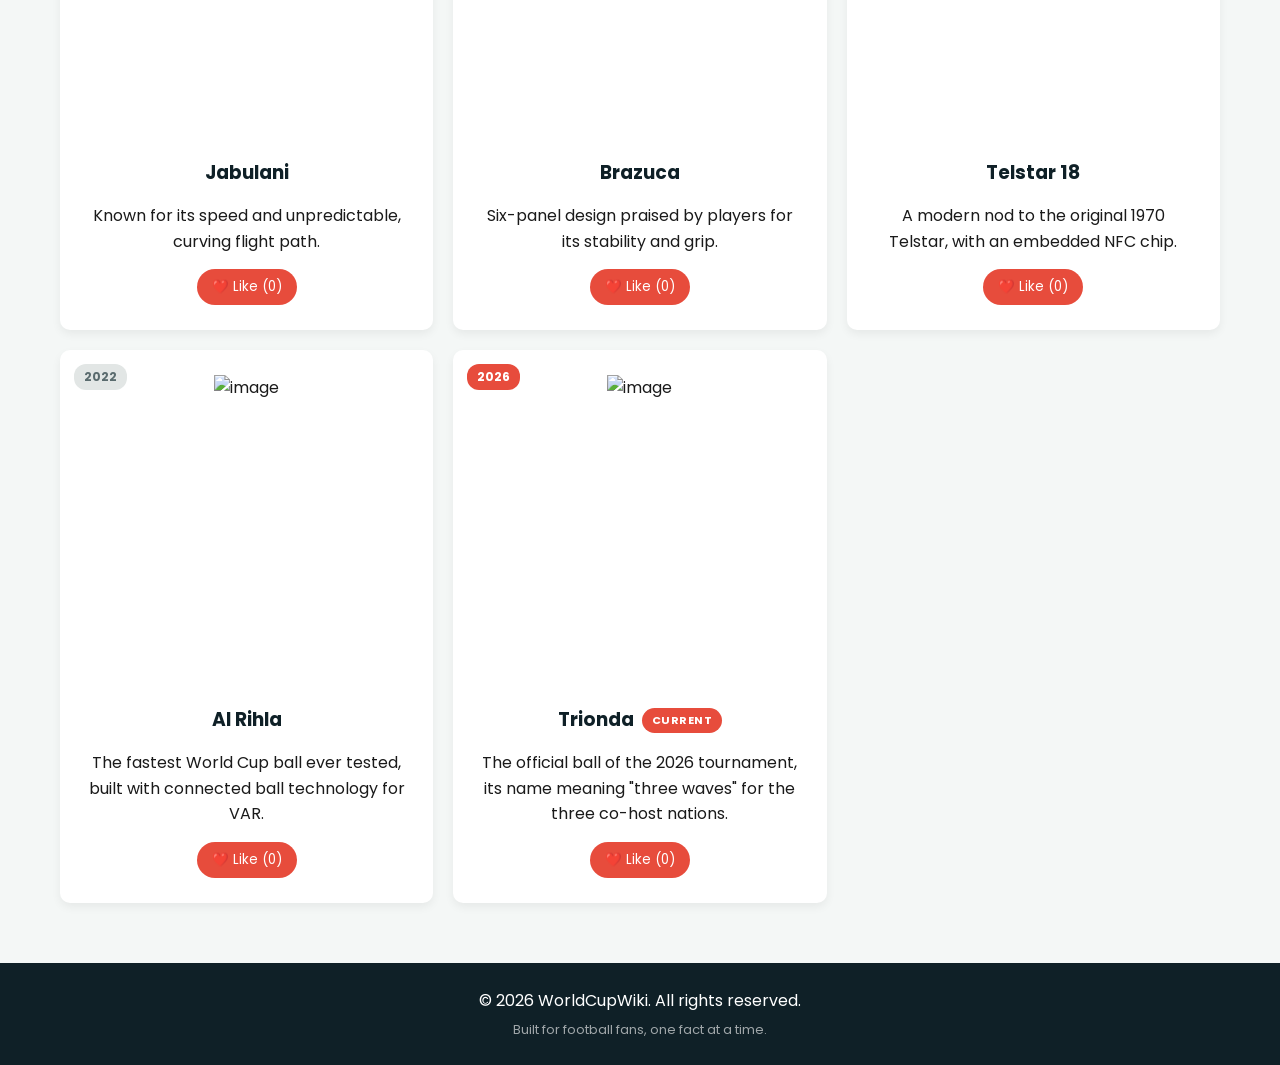
==== commit 1debc214: "Update HTML and CSS and JS files" ====
--- a/balls.html
+++ b/balls.html
@@ -10,13 +10,7 @@
 <body>
     <header>
         <div class="nav-container">
-            
-            <div class="logo">
-                <h1>
-                    <img src="images/WC26_Logo.avif"
-                         alt="FIFA World Cup 2026 Logo">
-                </h1>
-            </div>
+            <div class="logo"><h1>WorldCup<span>Wiki</span></h1></div>
             <nav>
                 <ul id="navMenu">
                     <li><a href="index.html">Home</a></li>
@@ -49,66 +43,99 @@
         <div class="balls-grid">
             <div class="ball-card reveal" data-era="1970s-80s">
                 <span class="era-tag">1970</span>
+                <div class="ball-card-img">
+                    <img src="https://encrypted-tbn0.gstatic.com/images?q=tbn:ANd9GcRXoTn5ArUquPKW-0Sdu0b_7-zsZBCfmin5XR0f71IQuA&s" alt="image">
+                </div>
                 <h3>Telstar</h3>
                 <p>The iconic black and white leather ball introduced for the television era.</p>
                 <button class="vote-btn" data-ball="telstar">❤️ Like (<span class="vote-count" id="telstar-votes">0</span>)</button>
             </div>
             <div class="ball-card reveal" data-era="1970s-80s">
                 <span class="era-tag">1982</span>
+                <div class="ball-card-img">
+                    <img src="https://encrypted-tbn0.gstatic.com/images?q=tbn:ANd9GcTuC2UbF-RyP_htXZg5ZiguD2tH_X7pKfd3r3LtI4rIxA&s=10" alt="">
+                </div>
                 <h3>Tango España</h3>
                 <p>The last all-leather World Cup ball, with a water-resistant coating for rainy conditions.</p>
                 <button class="vote-btn" data-ball="tango">❤️ Like (<span class="vote-count" id="tango-votes">0</span>)</button>
             </div>
             <div class="ball-card reveal" data-era="1970s-80s">
                 <span class="era-tag">1986</span>
+                <div class="ball-card-img">
+                    <img src="https://upload.wikimedia.org/wikipedia/commons/thumb/7/75/Exposici%C3%B3n_%E2%80%9C%C2%BFDe_qu%C3%A9_color_pinta_el_verde%3F_-_El_Colegio_Nacional_-_08.jpg/500px-Exposici%C3%B3n_%E2%80%9C%C2%BFDe_qu%C3%A9_color_pinta_el_verde%3F_-_El_Colegio_Nacional_-_08.jpg" alt="image">
+                </div>
                 <h3>Azteca</h3>
                 <p>The first fully synthetic World Cup ball, designed to hold up in Mexico's varied climate.</p>
                 <button class="vote-btn" data-ball="azteca">❤️ Like (<span class="vote-count" id="azteca-votes">0</span>)</button>
             </div>
             <div class="ball-card reveal" data-era="1990s-2000s">
                 <span class="era-tag">1994</span>
+                <div class="ball-card-img">
+                    <img src="https://encrypted-tbn0.gstatic.com/images?q=tbn:ANd9GcQ4gmN93jjDFIgov01uEQpNW-XER0regXAfhvitR7l1rw&s=10" alt="image">
+                </div>
                 <h3>Questra</h3>
                 <p>Used a syntactic foam layer to improve speed and control on the pitch.</p>
                 <button class="vote-btn" data-ball="questra">❤️ Like (<span class="vote-count" id="questra-votes">0</span>)</button>
             </div>
             <div class="ball-card reveal" data-era="1990s-2000s">
                 <span class="era-tag">2002</span>
+                <div class="ball-card-img">
+                    <img src="https://encrypted-tbn0.gstatic.com/images?q=tbn:ANd9GcTb04S4G6gKAmEmgk85BmMGFxyPK46NfUNklfwWBJyikg&s" alt="image">
+                </div>
                 <h3>Fevernova</h3>
                 <p>A radical, colorful redesign for the first World Cup held in Asia.</p>
                 <button class="vote-btn" data-ball="fevernova">❤️ Like (<span class="vote-count" id="fevernova-votes">0</span>)</button>
             </div>
             <div class="ball-card reveal" data-era="1990s-2000s">
                 <span class="era-tag">2006</span>
+                <div class="ball-card-img">
+                    <img src="https://encrypted-tbn0.gstatic.com/images?q=tbn:ANd9GcSjhrEjDgzF8yfhB3r2coPDF00esKEgmpn8GSjoHiYmAw&s=10" alt="image">
+                </div>
                 <h3>Teamgeist</h3>
                 <p>Reduced panel count improved roundness and consistency in flight.</p>
                 <button class="vote-btn" data-ball="teamgeist">❤️ Like (<span class="vote-count" id="teamgeist-votes">0</span>)</button>
             </div>
             <div class="ball-card reveal" data-era="2010s-2020s">
                 <span class="era-tag">2010</span>
+                <div class="ball-card-img">
+                    <img src="https://encrypted-tbn0.gstatic.com/images?q=tbn:ANd9GcRooHNiPgTcwo8BOmQ6cIPKQfpdGGvtmEUgQofOUwTJIw&s" alt="image">
+                </div>
                 <h3>Jabulani</h3>
                 <p>Known for its speed and unpredictable, curving flight path.</p>
                 <button class="vote-btn" data-ball="jabulani">❤️ Like (<span class="vote-count" id="jabulani-votes">0</span>)</button>
             </div>
             <div class="ball-card reveal" data-era="2010s-2020s">
                 <span class="era-tag">2014</span>
+                <div class="ball-card-img">
+                    <img src="https://encrypted-tbn0.gstatic.com/images?q=tbn:ANd9GcSBQZ9mXdaZVvdVzQlE94tkze_1KN3RMt85v4t7TFRueA&s=10" alt="image">
+                </div>
                 <h3>Brazuca</h3>
                 <p>Six-panel design praised by players for its stability and grip.</p>
                 <button class="vote-btn" data-ball="brazuca">❤️ Like (<span class="vote-count" id="brazuca-votes">0</span>)</button>
             </div>
             <div class="ball-card reveal" data-era="2010s-2020s">
                 <span class="era-tag">2018</span>
+                <div class="ball-card-img">
+                    <img src="https://encrypted-tbn0.gstatic.com/images?q=tbn:ANd9GcRy43rjlMugfmXw3RT2r69S8f6O3ZEAN8BsIrY2Q6hUsw&s" alt="image">
+                </div>
                 <h3>Telstar 18</h3>
                 <p>A modern nod to the original 1970 Telstar, with an embedded NFC chip.</p>
                 <button class="vote-btn" data-ball="telstar18">❤️ Like (<span class="vote-count" id="telstar18-votes">0</span>)</button>
             </div>
             <div class="ball-card reveal" data-era="2010s-2020s">
                 <span class="era-tag">2022</span>
+                <div class="ball-card-img">
+                    <img src="https://encrypted-tbn0.gstatic.com/images?q=tbn:ANd9GcTO-YpTE4N6LYOKC0MKB6imx9W9MMqMBTHIWLlqN-RoKg&s" alt="image">
+                </div>
                 <h3>Al Rihla</h3>
                 <p>The fastest World Cup ball ever tested, built with connected ball technology for VAR.</p>
                 <button class="vote-btn" data-ball="alrihla">❤️ Like (<span class="vote-count" id="alrihla-votes">0</span>)</button>
             </div>
             <div class="ball-card reveal" data-era="2010s-2020s">
                 <span class="era-tag live">2026</span>
+                <div class="ball-card-img">
+                    <img src="https://encrypted-tbn0.gstatic.com/images?q=tbn:ANd9GcQYdVfsjHfLr4QvxGECr9YmgpqObYRYmeRc-RjOIdmmeA&s" alt="image">
+                </div>
                 <h3>Trionda <span class="badge badge-live">Current</span></h3>
                 <p>The official ball of the 2026 tournament, its name meaning "three waves" for the three co-host nations.</p>
                 <button class="vote-btn" data-ball="trionda">❤️ Like (<span class="vote-count" id="trionda-votes">0</span>)</button>
--- a/css/balls.css
+++ b/css/balls.css
@@ -1,35 +1,23 @@
+@import url('https://fonts.googleapis.com/css2?family=Poppins:wght@300;400;600;700&display=swap');
 
-.logo h1 {
-    font-size: 24px;
-    margin: 0;
+:root {
+    --primary-color: #0f2027;
+    --secondary-color: #203a43;
+    --accent-color: #8a2387;
+    --gold-color: #f39c12;
+    --light-color: #f4f7f6;
+    --dark-color: #1a1a1a;
+    --card-bg: #ffffff;
+    --text-muted: #5a6b6e;
+    --live-color: #e74c3c;
+    --success-color: #27ae60;
+    --border-color: #e2e6e5;
+    --shadow-sm: 0 4px 10px rgba(0,0,0,0.06);
+    --shadow-md: 0 10px 25px rgba(0,0,0,0.14);
+    --transition-fast: 0.2s ease;
+    --transition-med: 0.35s ease;
 }
 
-.logo h1 img {
-    display: block;
-    width: 50px;
-    height: auto;
-    margin: 0;
-    border: none;
-    border-radius: 6px;
-}
-
-/* كود انقلاب اللوجو أفقياً من اليمين لليسار */
-.logo img {
-    animation: flipHorizontally 3s ease-in-out infinite;
-    /* هذا السطر يضمن أن اللوجو يظل في منتصف مكانه أثناء الانقلاب */
-    transform-origin: center; 
-}
-
-@keyframes flipHorizontally {
-    0%, 100% {
-        /* الوضع الطبيعي (البدء والنهاية) */
-        transform: scaleX(1);
-    }
-    50% {
-        /* الانقلاب الكامل عند منتصف المدة */
-        transform: scaleX(-1);
-    }
-}
 .filter-buttons.era-filters {
     display: flex;
     flex-wrap: wrap;
@@ -45,7 +33,7 @@
     cursor: pointer;
     border-radius: 20px;
     font-weight: 600;
-    transition: background var(--transition-fast), color var(--transition-fast), transform var(--transition-fast);
+    /* transition: background var(--transition-fast), color var(--transition-fast), transform var(--transition-fast); */
 }
 
 .era-btn:hover {
@@ -54,7 +42,7 @@
 
 .era-btn.active {
     background-color: var(--gold-color);
-    color: #1a1a1a;
+    color: var(--dark-color);
 }
 
 .balls-grid {
@@ -64,6 +52,7 @@
 }
 
 .ball-card {
+    
     position: relative;
     background: var(--card-bg);
     padding: 25px;
@@ -71,6 +60,18 @@
     box-shadow: var(--shadow-sm);
     text-align: center;
     transition: transform var(--transition-fast), box-shadow var(--transition-fast);
+}
+
+.ball-card-img{
+    overflow:hidden;
+    display: flex;
+    justify-content: center;
+    margin-bottom: 30px;
+    border-radius: 1rem;
+}
+.ball-card-img img {
+    height: 300px;
+
 }
 
 .ball-card:hover {
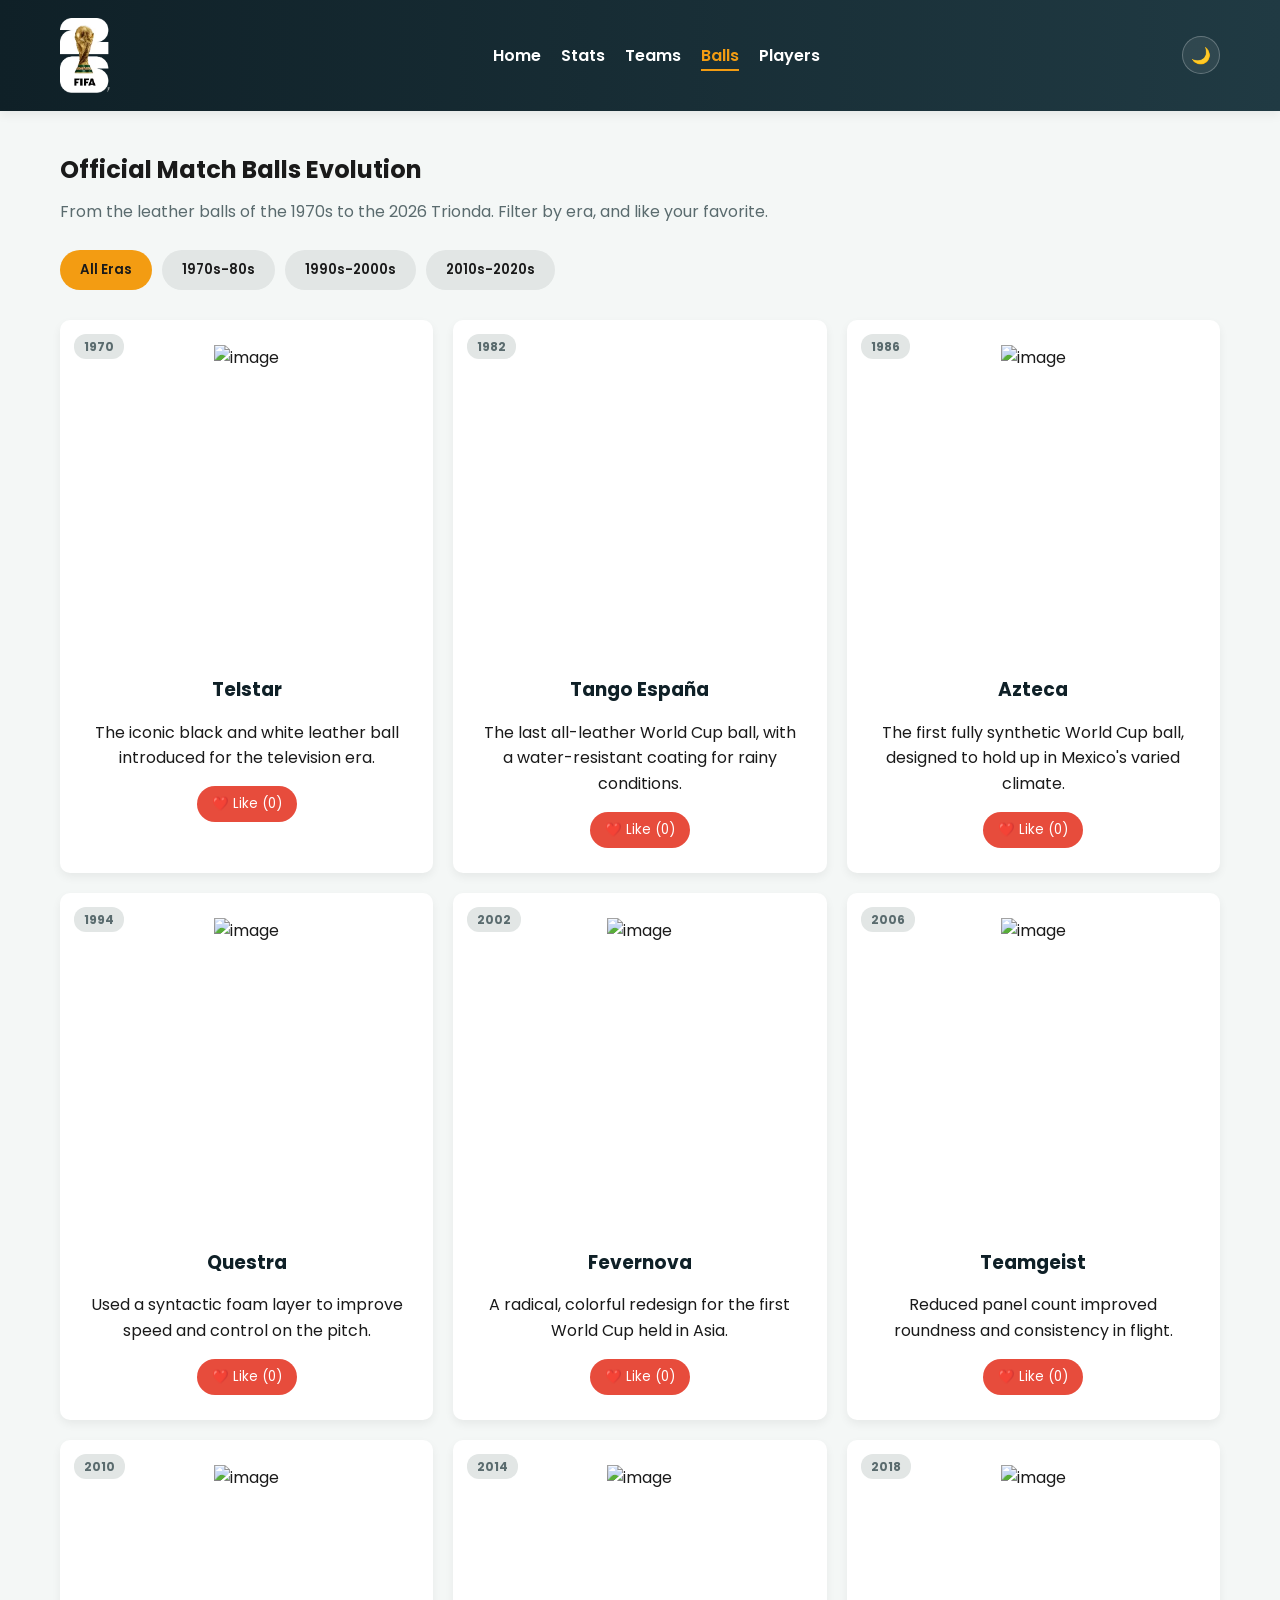
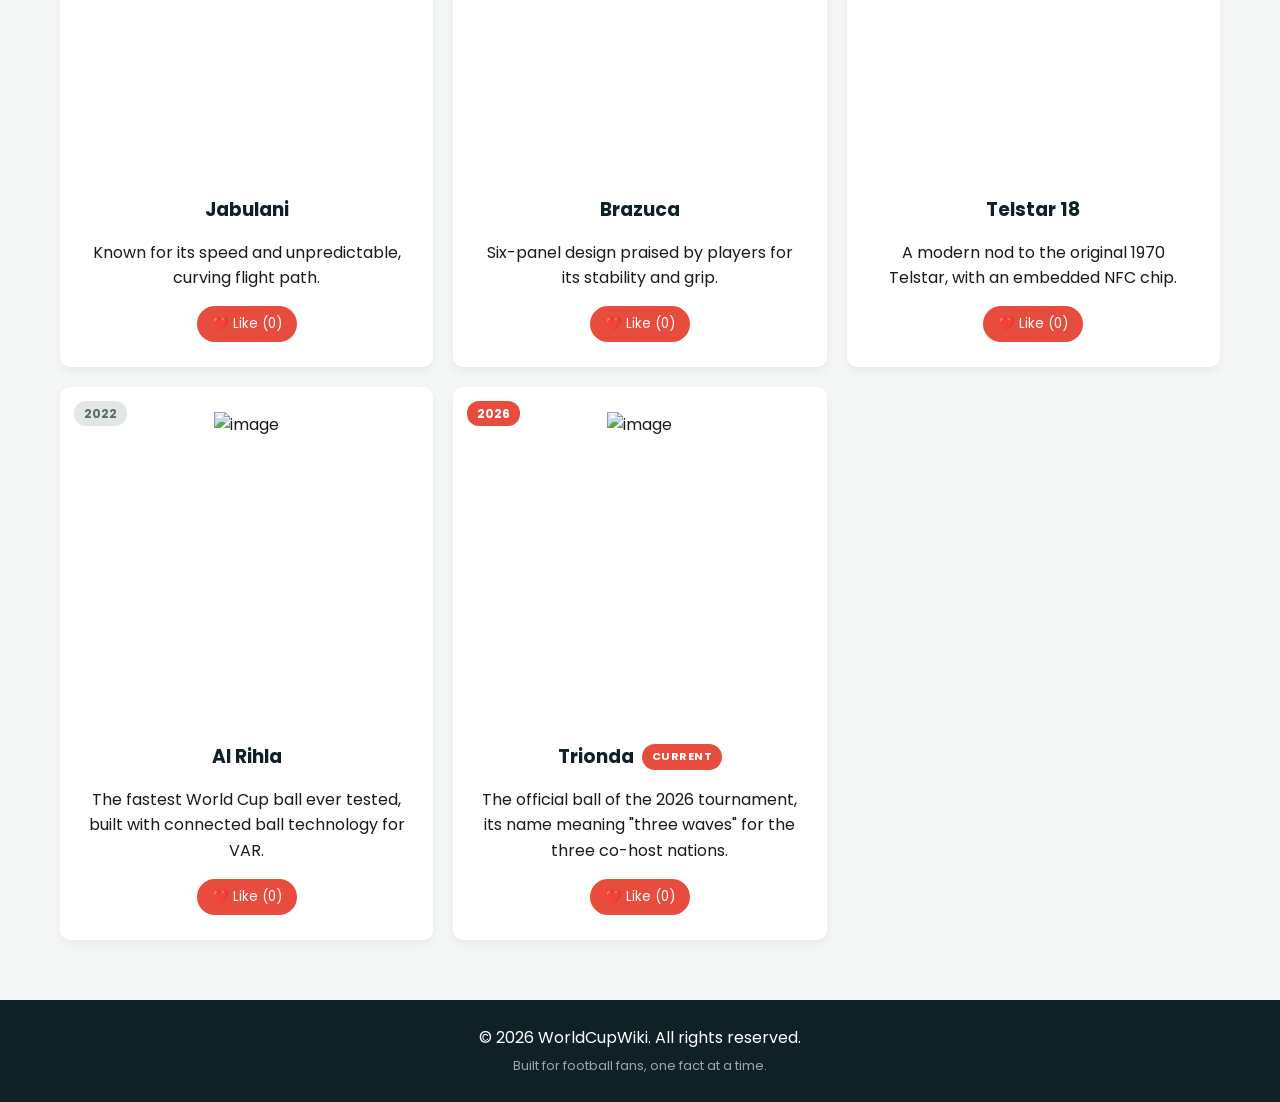
==== commit a526c28d: "Update HTML and CSS files" ====
--- a/balls.html
+++ b/balls.html
@@ -10,7 +10,12 @@
 <body>
     <header>
         <div class="nav-container">
-            <div class="logo"><h1>WorldCup<span>Wiki</span></h1></div>
+            <div class="logo">
+                <h1>
+                    <img src="images/WC26_Logo.avif"
+                         alt="FIFA World Cup 2026 Logo">
+                </h1>
+            </div>
             <nav>
                 <ul id="navMenu">
                     <li><a href="index.html">Home</a></li>
--- a/css/balls.css
+++ b/css/balls.css
@@ -16,6 +16,39 @@
     --shadow-md: 0 10px 25px rgba(0,0,0,0.14);
     --transition-fast: 0.2s ease;
     --transition-med: 0.35s ease;
+}
+
+.logo h1 {
+    font-size: 24px;
+    margin: 0;
+}
+
+.logo h1 img {
+    display: block;
+    width: 50px;
+    height: auto;
+    margin: 0;
+    border: none;
+    border-radius: 6px;
+}
+
+/* كود انقلاب اللوجو أفقياً من اليمين لليسار */
+.logo img {
+    animation: flipHorizontally 3s ease-in-out infinite;
+    transform-origin: center; 
+}
+
+@keyframes flipHorizontally {
+    0%, 100% {
+        transform: scaleX(1);
+    }
+    50% {
+        transform: scaleX(-1);
+    }
+}
+
+.logo span {
+    color: var(--gold-color);
 }
 
 .filter-buttons.era-filters {
